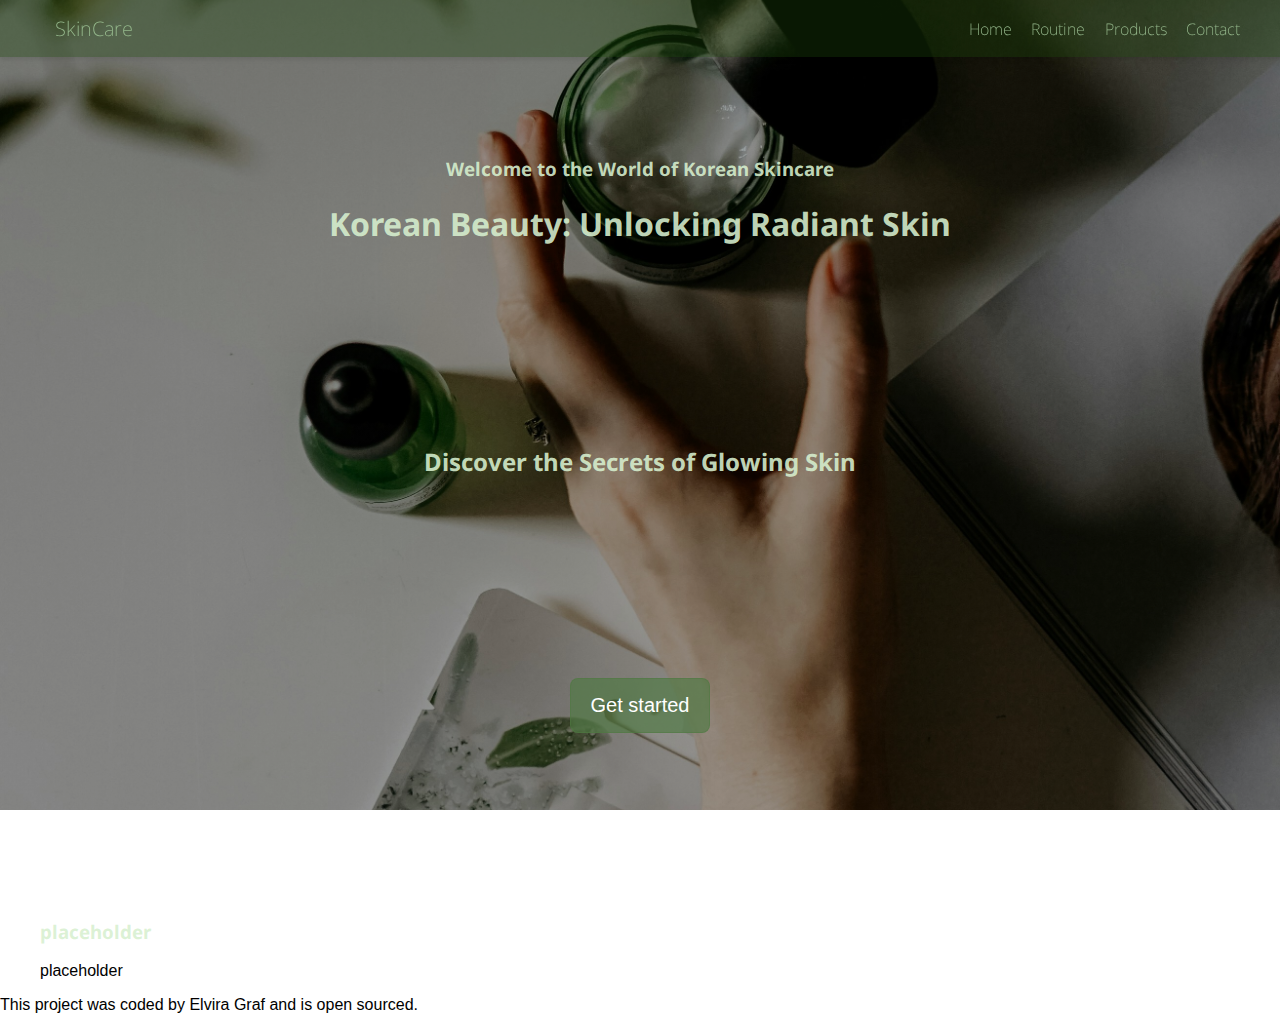
==== index.html @ af16d368 "Beginn of a new project" ====
<!DOCTYPE html>
<html lang="en">
  <head>
    <meta charset="UTF-8" />
    <meta name="viewport" content="width=device-width, initial-scale=1.0" />
    <title>Document</title>

    <link rel="preconnect" href="https://fonts.googleapis.com" />
    <link rel="preconnect" href="https://fonts.gstatic.com" crossorigin />
    <link
      href="https://fonts.googleapis.com/css2?family=Noto+Sans:ital,wght@0,100..900;1,100..900&family=Playfair+Display&family=Poppins:ital,wght@0,100;0,200;0,300;0,400;0,500;0,600;0,700;0,800;0,900;1,100;1,200;1,300;1,400;1,500;1,600;1,700;1,800;1,900&display=swap"
      rel="stylesheet"
    />
    <link rel="stylesheet" href="css/style.css" />
  </head>
  <body>
    <nav>
      <div class="container">
        <a href="#" class="navbar-brand">SkinCare</a>
        <div class="navbar-nav">
          <a href="#" class="nav-link">Home</a>
          <a href="#" class="nav-link">Routine</a>
          <a href="#" class="nav-link">Products</a>
          <a href="#" class="nav-link">Contact</a>
        </div>
      </div>
    </nav>
    <header>
      <div class="hero">
        <h3>Welcome to the World of Korean Skincare</h3>
        <h1>Korean Beauty: Unlocking Radiant Skin</h1>
        <h2>Discover the Secrets of Glowing Skin</h2>
        <button class="hero-btn">
          <a href="#container" class="link-button">Get started</a>
        </button>
      </div>
    </header>
    <main>
      <div class="container">
        <div class="row main-text">
          <div class="col">
            <h3>placeholder</h3>
            <p>placeholder</p>
          </div>
        </div>
      </div>
    </main>
    <footer>This project was coded by Elvira Graf and is open sourced.</footer>
  </body>
</html>
---- css/style.css ----
body {
  margin: 0;
  font-family: Arial, sans-serif;
}

nav {
  position: fixed;
  top: 0;
  left: 0;
  width: 100%;
  background-color: rgba(27, 68, 9, 0.349);
  padding: 15px;
  box-shadow: 0 2px 5px rgba(0, 0, 0, 0.1);
  z-index: 1000;
}

nav a {
  text-decoration: none;
  color: rgb(149, 184, 140);
  margin-right: 15px;
  font-size: 16px;
  font-family: "Noto Sans", sans-serif;
  font-weight: 222;
}

nav a:hover {
  color: rgba(79, 121, 66, 0.5);
}

.navbar-brand {
  font-size: 20px;
  display: flex;
  justify-content: flex-start;
  margin: auto 0;
}

.container {
  max-width: 1200px;
  margin: 0 auto;
  display: flex;
  justify-content: space-between;
  align-items: center;
}

header {
  margin: 0 auto;
  position: relative;
  height: 100vh; /* Anpassung auf volle Bildschirmhöhe */
  display: flex;
  flex-direction: column;
  justify-content: center;
  align-items: center;
  text-align: center;
}

header::before {
  content: "";
  position: absolute;
  top: 0;
  left: 0;
  width: 100%;
  height: 90vh;
  background-image: linear-gradient(rgba(0, 0, 0, 0.3), rgba(0, 0, 0, 0.3)),
    url(/images/skincare-hand.jpg);
  background-size: cover;
  background-position: center;
  background-attachment: fixed;
  z-index: -2;
}

h1,
h2,
h3 {
  font-family: "Noto Sans", sans-serif;
  text-align: center;
  color: rgba(215, 240, 207, 0.89);
}

.hero-btn {
  display: flex;
  justify-content: center;
  margin: 30px auto;
  padding: 15px 20px;
  border-radius: 8px;
  border: 1px solid rgba(79, 121, 66, 0.5);
  background: rgba(79, 121, 66, 0.651);
}

.hero-btn a {
  font-size: 20px;
  text-decoration: none;
  color: white;
}

.hero h2 {
  margin: 200px 100px;
}
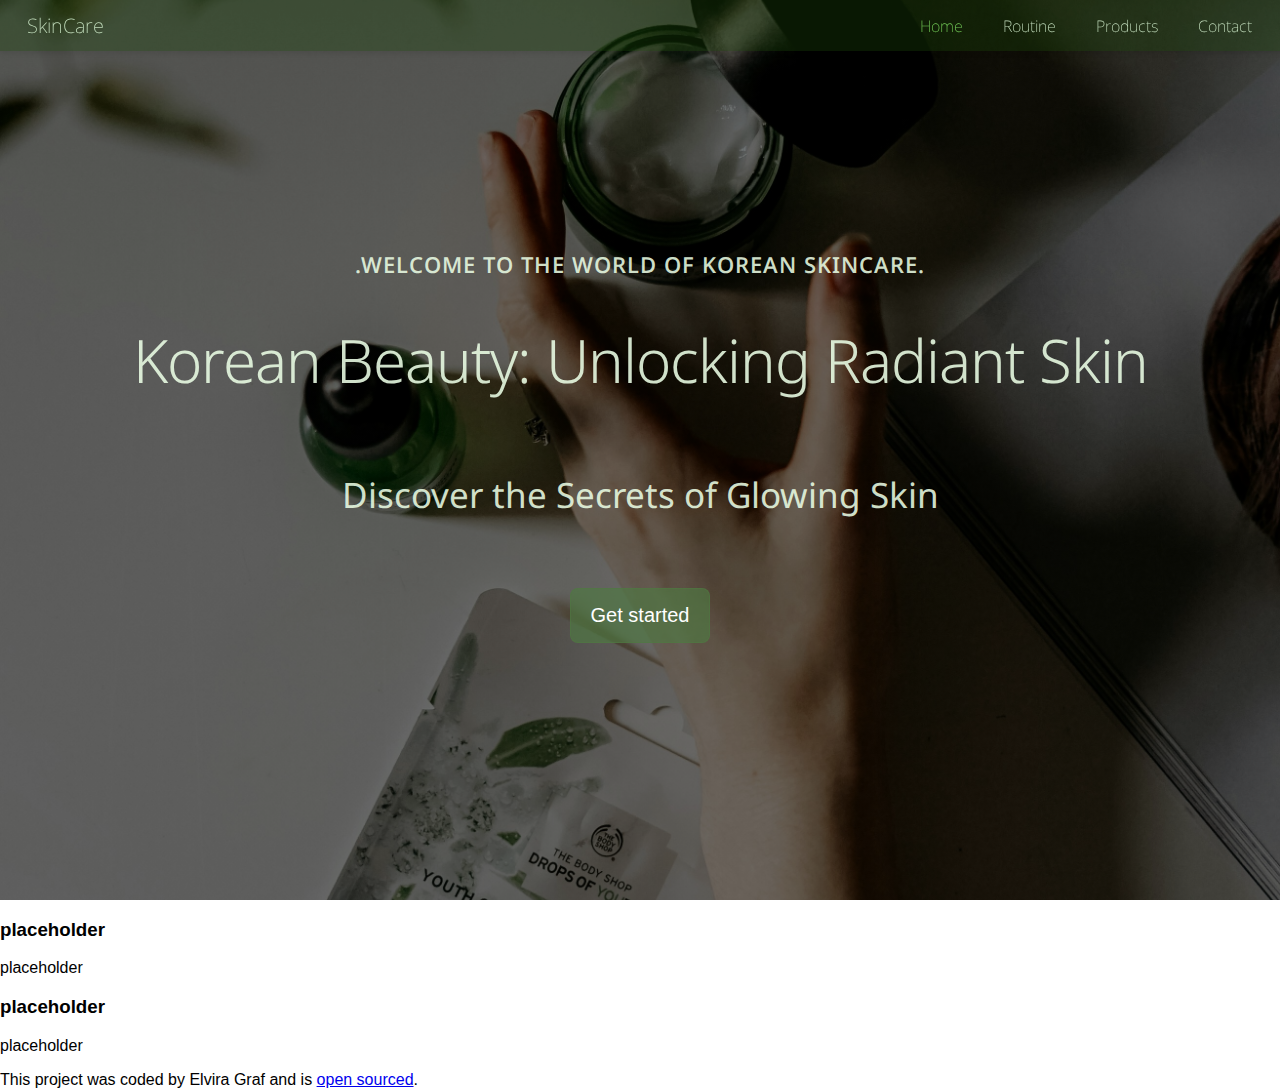
==== commit c9f42f46: "working on header and navbar" ====
--- a/index.html
+++ b/index.html
@@ -11,32 +11,42 @@
       href="https://fonts.googleapis.com/css2?family=Noto+Sans:ital,wght@0,100..900;1,100..900&family=Playfair+Display&family=Poppins:ital,wght@0,100;0,200;0,300;0,400;0,500;0,600;0,700;0,800;0,900;1,100;1,200;1,300;1,400;1,500;1,600;1,700;1,800;1,900&display=swap"
       rel="stylesheet"
     />
-    <link rel="stylesheet" href="css/style.css" />
+    <link rel="stylesheet" href="/css/style.css" />
   </head>
   <body>
     <nav>
-      <div class="container">
-        <a href="#" class="navbar-brand">SkinCare</a>
+      <div class="navbar">
+        <a href="./" class="navbar-brand">SkinCare</a>
         <div class="navbar-nav">
-          <a href="#" class="nav-link">Home</a>
-          <a href="#" class="nav-link">Routine</a>
-          <a href="#" class="nav-link">Products</a>
-          <a href="#" class="nav-link">Contact</a>
+          <ul class="nav-item">
+            <li><a class="nav-link active" href="index.html">Home</a></li>
+            <li><a class="nav-link" href="index.html#routine">Routine</a></li>
+            <li><a class="nav-link" href="products.html">Products</a></li>
+            <li><a class="nav-link" href="contact.html">Contact</a></li>
+          </ul>
         </div>
       </div>
     </nav>
     <header>
       <div class="hero">
-        <h3>Welcome to the World of Korean Skincare</h3>
+        <h3>.Welcome to the World of Korean Skincare.</h3>
         <h1>Korean Beauty: Unlocking Radiant Skin</h1>
         <h2>Discover the Secrets of Glowing Skin</h2>
         <button class="hero-btn">
-          <a href="#container" class="link-button">Get started</a>
+          <a href="index.html#intro" class="link-button">Get started</a>
         </button>
       </div>
     </header>
     <main>
-      <div class="container">
+      <div class="introduction-skincare" id="intro">
+        <div class="row main-text">
+          <div class="col">
+            <h3>placeholder</h3>
+            <p>placeholder</p>
+          </div>
+        </div>
+      </div>
+      <div class="routine-skincare" id="routine">
         <div class="row main-text">
           <div class="col">
             <h3>placeholder</h3>
@@ -45,6 +55,11 @@
         </div>
       </div>
     </main>
-    <footer>This project was coded by Elvira Graf and is open sourced.</footer>
+    <footer>
+      This project was coded by Elvira Graf and is
+      <a href="https://github.com/EllaShade/korean-skin-care" target="_blank"
+        >open sourced</a
+      >.
+    </footer>
   </body>
 </html>
--- a/css/style.css
+++ b/css/style.css
@@ -9,43 +9,52 @@
   left: 0;
   width: 100%;
   background-color: rgba(27, 68, 9, 0.349);
-  padding: 15px;
+  padding: 12px;
   box-shadow: 0 2px 5px rgba(0, 0, 0, 0.1);
   z-index: 1000;
 }
-
-nav a {
-  text-decoration: none;
-  color: rgb(149, 184, 140);
-  margin-right: 15px;
-  font-size: 16px;
-  font-family: "Noto Sans", sans-serif;
-  font-weight: 222;
-}
-
-nav a:hover {
-  color: rgba(79, 121, 66, 0.5);
-}
-
-.navbar-brand {
-  font-size: 20px;
-  display: flex;
-  justify-content: flex-start;
-  margin: auto 0;
-}
-
-.container {
-  max-width: 1200px;
-  margin: 0 auto;
+.navbar {
+  margin: 0;
   display: flex;
   justify-content: space-between;
   align-items: center;
+}
+.navbar-brand {
+  margin: 0 auto 0 15px;
+  font-size: 20px;
+  text-decoration: none;
+  color: rgb(194, 221, 188);
+  font-family: "Noto Sans", sans-serif;
+  font-weight: 200;
+}
+
+.nav-item {
+  list-style: none;
+  display: flex;
+  justify-content: flex-end;
+  margin: auto 20px;
+}
+
+.nav-link {
+  margin: 0 20px;
+  color: rgb(194, 221, 188);
+  text-decoration: none;
+  font-size: 16px;
+  font-family: "Noto Sans", sans-serif;
+  font-weight: 200;
+}
+.nav-link:hover {
+  color: rgba(127, 224, 97, 0.877);
+}
+
+.active {
+  color: rgba(127, 224, 97, 0.877);
 }
 
 header {
   margin: 0 auto;
   position: relative;
-  height: 100vh; /* Anpassung auf volle Bildschirmhöhe */
+  height: 100vh;
   display: flex;
   flex-direction: column;
   justify-content: center;
@@ -59,8 +68,8 @@
   top: 0;
   left: 0;
   width: 100%;
-  height: 90vh;
-  background-image: linear-gradient(rgba(0, 0, 0, 0.3), rgba(0, 0, 0, 0.3)),
+  height: 100vh;
+  background-image: linear-gradient(rgba(0, 0, 0, 0.5), rgba(0, 0, 0, 0.5)),
     url(/images/skincare-hand.jpg);
   background-size: cover;
   background-position: center;
@@ -68,12 +77,31 @@
   z-index: -2;
 }
 
-h1,
-h2,
-h3 {
+header h1,
+header h2,
+header h3 {
   font-family: "Noto Sans", sans-serif;
   text-align: center;
-  color: rgba(215, 240, 207, 0.89);
+  color: rgba(233, 252, 227, 0.89);
+}
+
+header h1 {
+  font-size: 60px;
+  font-weight: 300;
+  letter-spacing: -1px;
+}
+
+header h3 {
+  font-size: 22px;
+  font-weight: 550;
+  letter-spacing: 1px;
+  text-transform: uppercase;
+}
+
+header h2 {
+  font-size: 35px;
+  font-weight: 400;
+  margin: 70px 100px;
 }
 
 .hero-btn {
@@ -92,6 +120,29 @@
   color: white;
 }
 
-.hero h2 {
-  margin: 200px 100px;
+@media (max-width: 800px) {
+  .navbar-brand {
+    font-size: 18px;
+    margin-left: 5px;
+  }
+  .nav-link {
+    font-size: 14px;
+    font-weight: 300;
+    color: rgb(235, 250, 232);
+    margin: 0 6px;
+  }
+
+  header h3 {
+    margin: 140px 20px 30px 20px;
+    font-size: 16px;
+  }
+
+  header h1 {
+    font-size: 40px;
+  }
+
+  header h2 {
+    font-size: 22px;
+    margin: 40px 40px;
+  }
 }
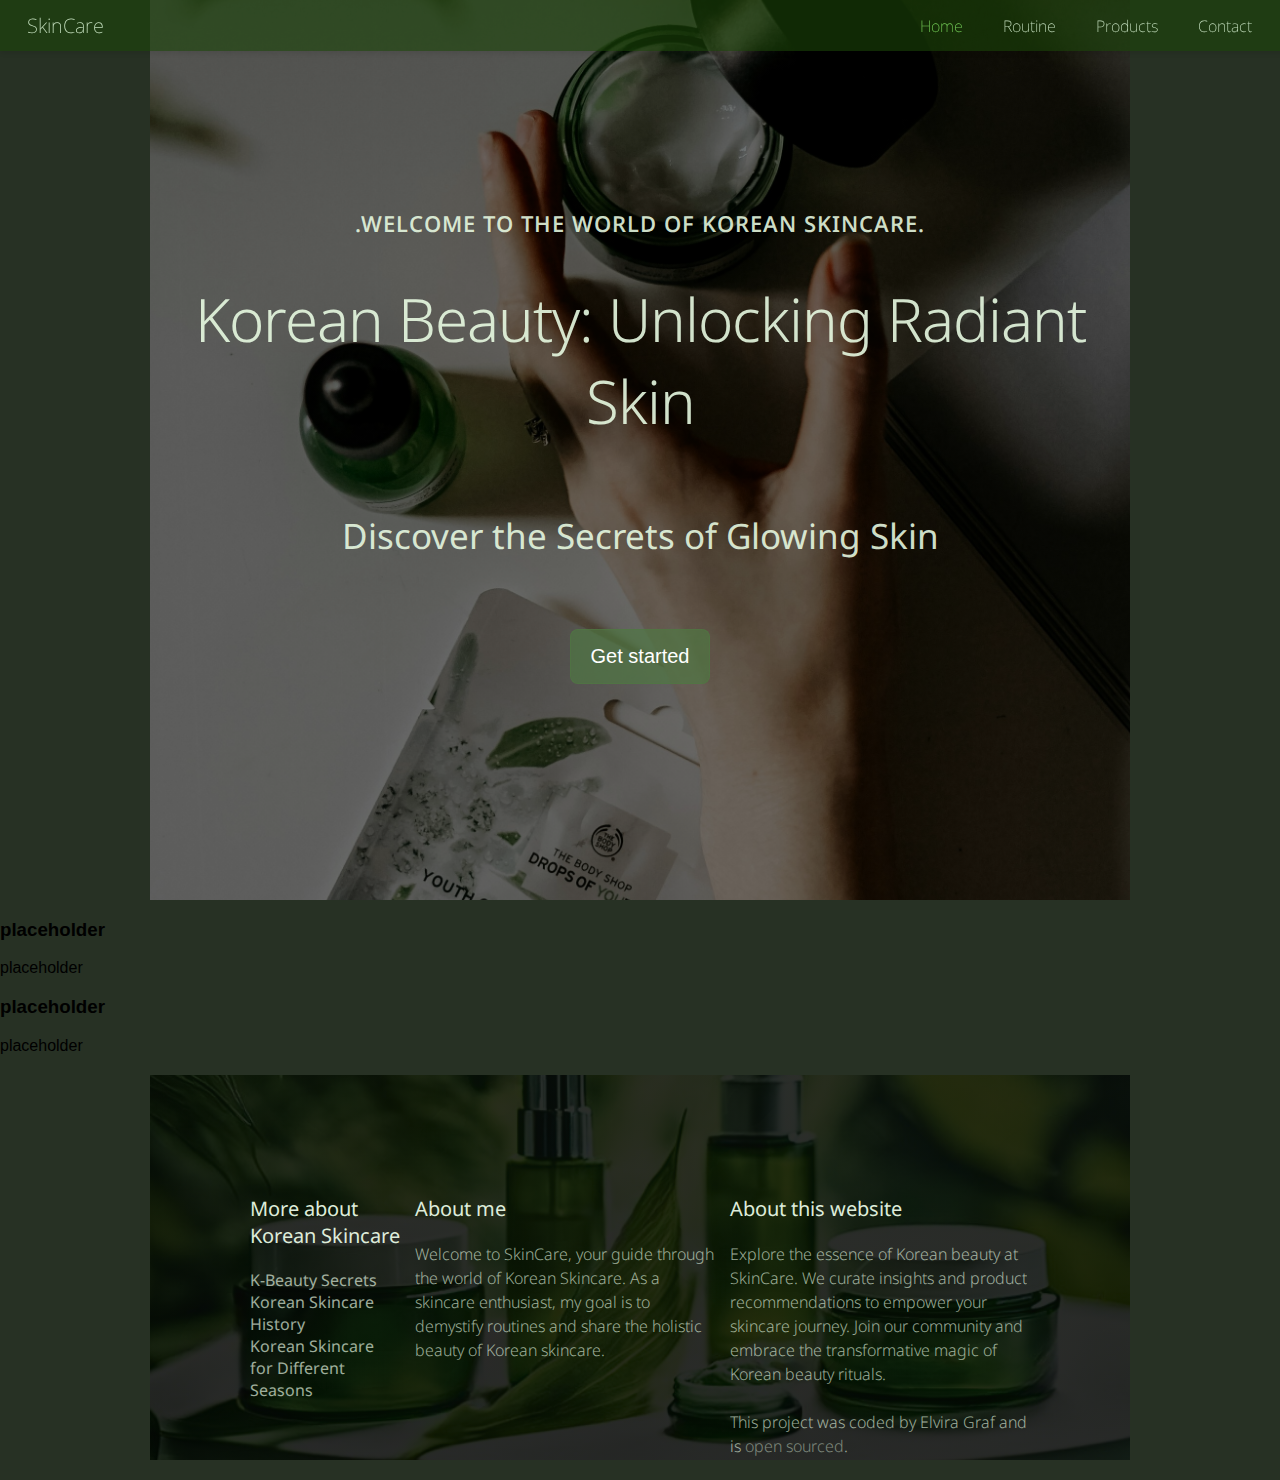
==== commit 5df5bf88: "Added the footer" ====
--- a/index.html
+++ b/index.html
@@ -56,10 +56,56 @@
       </div>
     </main>
     <footer>
-      This project was coded by Elvira Graf and is
-      <a href="https://github.com/EllaShade/korean-skin-care" target="_blank"
-        >open sourced</a
-      >.
+      <section class="grid">
+        <div>
+          <h3>More about Korean Skincare</h3>
+          <ul>
+            <li>
+              <a
+                href="https://www.byrdie.com/korean-beauty-secrets"
+                target="_blank"
+                >K-Beauty Secrets</a
+              >
+            </li>
+            <li>
+              <a
+                href="https://ohlolly.com/blogs/ohlolly-blog/the-history-of-k-beauty"
+                target="_blank"
+                >Korean Skincare History</a
+              >
+            </li>
+            <li>
+              <a
+                href="https://www.juuicosmetics.com/k-beauty-blog/korean-cosmetics-seasonal-skin-care-winter"
+                target="_blank"
+                >Korean Skincare for Different Seasons</a
+              >
+            </li>
+          </ul>
+        </div>
+        <div>
+          <h3>About me</h3>
+          <p>
+            Welcome to SkinCare, your guide through the world of Korean
+            Skincare. As a skincare enthusiast, my goal is to demystify routines
+            and share the holistic beauty of Korean skincare.
+          </p>
+        </div>
+        <div>
+          <h3>About this website</h3>
+          <p>
+            Explore the essence of Korean beauty at SkinCare. We curate insights
+            and product recommendations to empower your skincare journey. Join
+            our community and embrace the transformative magic of Korean beauty
+            rituals. <br /><br />This project was coded by Elvira Graf and is
+            <a
+              href="https://github.com/EllaShade/korean-skin-care"
+              target="_blank"
+              >open sourced</a
+            >.
+          </p>
+        </div>
+      </section>
     </footer>
   </body>
 </html>
--- a/css/style.css
+++ b/css/style.css
@@ -1,6 +1,7 @@
 body {
   margin: 0;
   font-family: Arial, sans-serif;
+  background: rgba(9, 20, 6, 0.877);
 }
 
 nav {
@@ -8,7 +9,7 @@
   top: 0;
   left: 0;
   width: 100%;
-  background-color: rgba(27, 68, 9, 0.349);
+  background-color: rgba(27, 68, 9, 0.603);
   padding: 12px;
   box-shadow: 0 2px 5px rgba(0, 0, 0, 0.1);
   z-index: 1000;
@@ -52,7 +53,7 @@
 }
 
 header {
-  margin: 0 auto;
+  margin: 0 150px;
   position: relative;
   height: 100vh;
   display: flex;
@@ -120,11 +121,75 @@
   color: white;
 }
 
+footer {
+  background-size: cover;
+  background-repeat: no-repeat;
+  background-position: center;
+  background-image: linear-gradient(rgba(7, 10, 5, 0.85), rgba(3, 5, 3, 0.85)),
+    url(/images/skincare-footer.png);
+  height: 25vh;
+  padding: 80px 0;
+  margin: 20px 150px;
+  position: relative;
+  font-family: "Noto Sans", sans-serif;
+  color: rgba(222, 236, 218, 1);
+}
+
+.grid {
+  margin: 20px 100px;
+  display: grid;
+  grid-template-columns: 1fr 2fr 2fr;
+  grid-gap: 15px;
+}
+
+footer h3 {
+  font-size: 20px;
+  font-weight: 400;
+}
+
+footer p {
+  font-size: 16px;
+  font-weight: 280;
+  line-height: 24px;
+  opacity: 0.7;
+}
+footer ul {
+  margin: 0;
+  padding: 0;
+}
+footer li {
+  list-style: none;
+  margin: 0;
+  padding: 0;
+}
+
+footer a {
+  color: rgba(222, 236, 218, 1);
+  text-decoration: none;
+  opacity: 0.7;
+}
+
+footer a:hover {
+  text-decoration: underline;
+}
+
 @media (max-width: 800px) {
+  nav {
+    position: relative;
+  }
+
+  .navbar {
+    margin: 0 10px;
+  }
+
   .navbar-brand {
     font-size: 18px;
     margin-left: 5px;
   }
+  .nav-item {
+    margin: auto 10px auto auto;
+  }
+
   .nav-link {
     font-size: 14px;
     font-weight: 300;
@@ -132,8 +197,12 @@
     margin: 0 6px;
   }
 
+  header {
+    margin: 0 30px;
+  }
+
   header h3 {
-    margin: 140px 20px 30px 20px;
+    margin: 100px 20px 30px 20px;
     font-size: 16px;
   }
 
@@ -145,4 +214,31 @@
     font-size: 22px;
     margin: 40px 40px;
   }
-}
+
+  footer {
+    background-image: linear-gradient(rgba(7, 10, 5, 0.9), rgba(3, 5, 3, 0.9)),
+      url(/images/skincare-footer.png);
+    height: 40vh;
+    padding: 80px 0;
+    margin: 5px 30px;
+    padding: 5px 10px 115px 10px;
+  }
+  .grid {
+    margin: 5px 6px;
+    display: grid;
+    grid-template-columns: 1fr;
+    grid-gap: 8px;
+  }
+
+  footer h3 {
+    font-size: 14px;
+    font-weight: 400;
+  }
+
+  footer p {
+    font-size: 12px;
+    font-weight: 280;
+    line-height: 17px;
+    opacity: 0.7;
+  }
+}
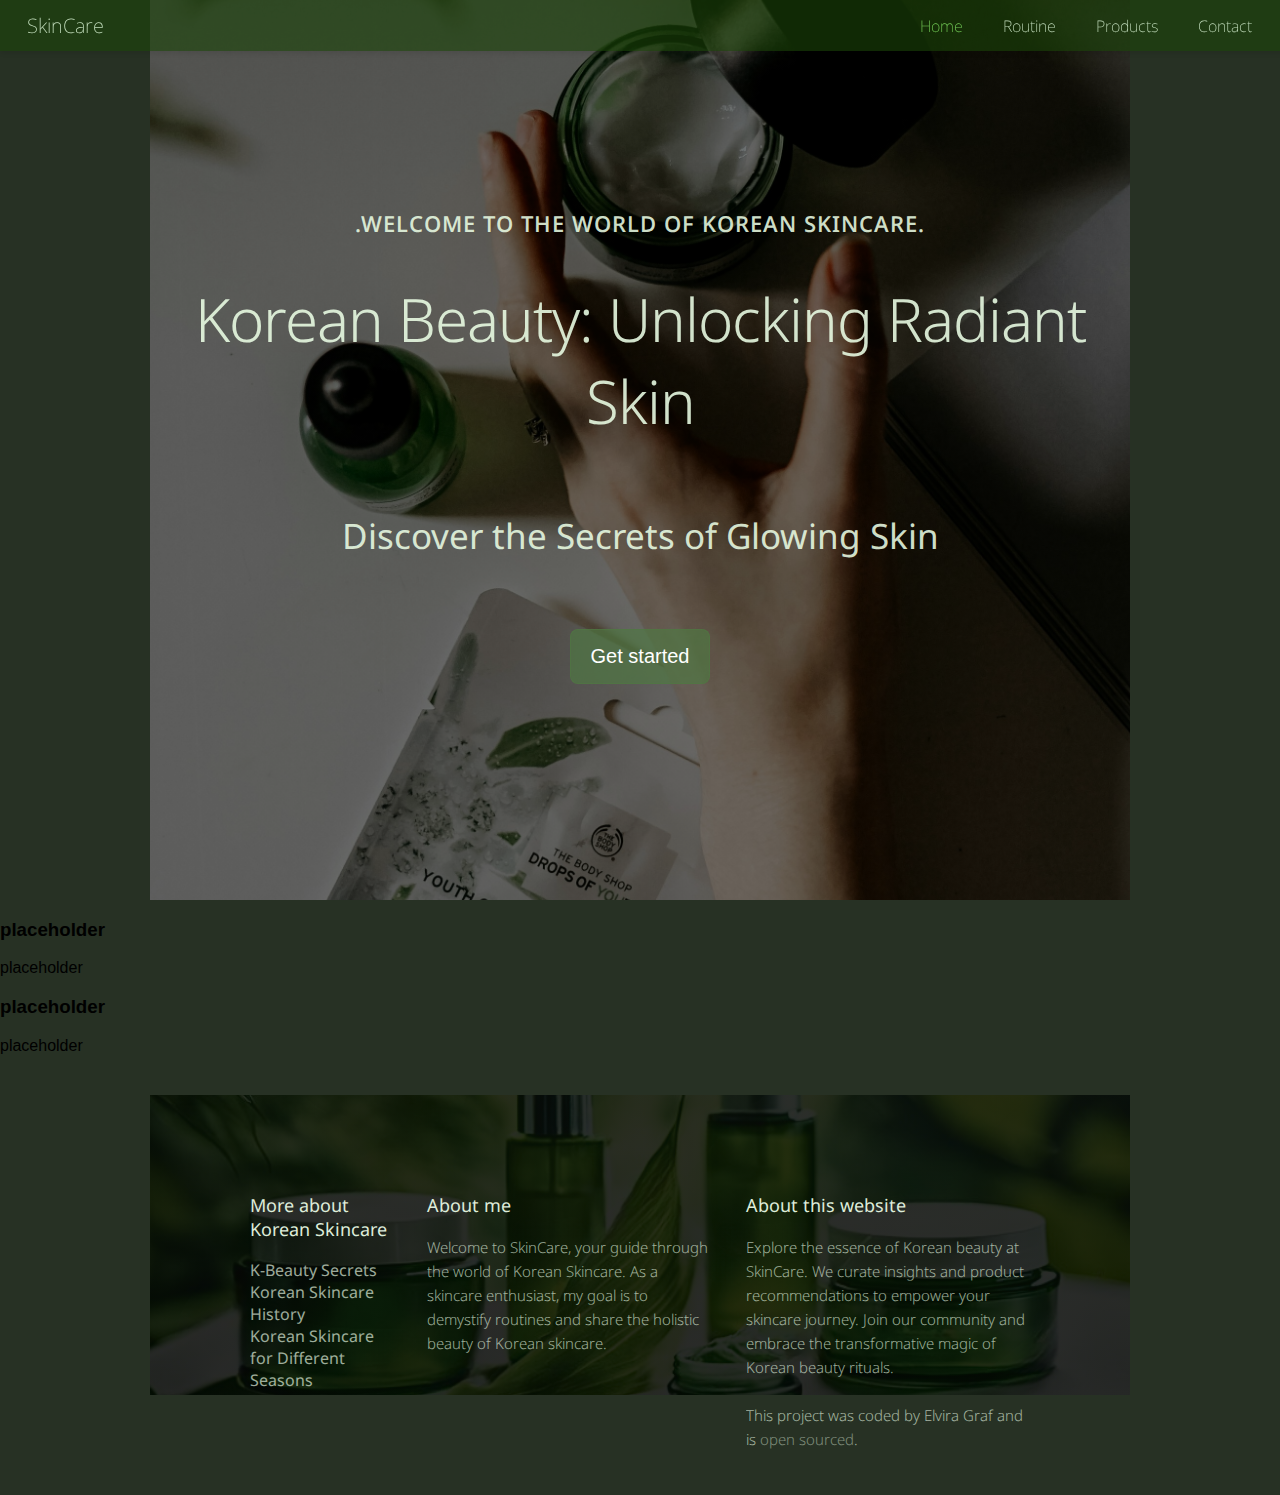
==== commit 3b9f1da2: "small corrections" ====
--- a/index.html
+++ b/index.html
@@ -11,7 +11,7 @@
       href="https://fonts.googleapis.com/css2?family=Noto+Sans:ital,wght@0,100..900;1,100..900&family=Playfair+Display&family=Poppins:ital,wght@0,100;0,200;0,300;0,400;0,500;0,600;0,700;0,800;0,900;1,100;1,200;1,300;1,400;1,500;1,600;1,700;1,800;1,900&display=swap"
       rel="stylesheet"
     />
-    <link rel="stylesheet" href="/css/style.css" />
+    <link rel="stylesheet" href="css/style.css" />
   </head>
   <body>
     <nav>
--- a/css/style.css
+++ b/css/style.css
@@ -127,9 +127,9 @@
   background-position: center;
   background-image: linear-gradient(rgba(7, 10, 5, 0.85), rgba(3, 5, 3, 0.85)),
     url(/images/skincare-footer.png);
-  height: 25vh;
-  padding: 80px 0;
-  margin: 20px 150px;
+  height: 20vh;
+  padding: 60px 0;
+  margin: 40px 150px 100px;
   position: relative;
   font-family: "Noto Sans", sans-serif;
   color: rgba(222, 236, 218, 1);
@@ -139,16 +139,16 @@
   margin: 20px 100px;
   display: grid;
   grid-template-columns: 1fr 2fr 2fr;
-  grid-gap: 15px;
+  grid-gap: 35px;
 }
 
 footer h3 {
-  font-size: 20px;
+  font-size: 18px;
   font-weight: 400;
 }
 
 footer p {
-  font-size: 16px;
+  font-size: 15px;
   font-weight: 280;
   line-height: 24px;
   opacity: 0.7;
@@ -174,6 +174,9 @@
 }
 
 @media (max-width: 800px) {
+  body {
+    margin-right: 0;
+  }
   nav {
     position: relative;
   }
@@ -198,9 +201,12 @@
   }
 
   header {
-    margin: 0 30px;
-  }
-
+    margin: 0 30px 0 30px;
+  }
+
+  header::before {
+    right: 0 !important;
+  }
   header h3 {
     margin: 100px 20px 30px 20px;
     font-size: 16px;
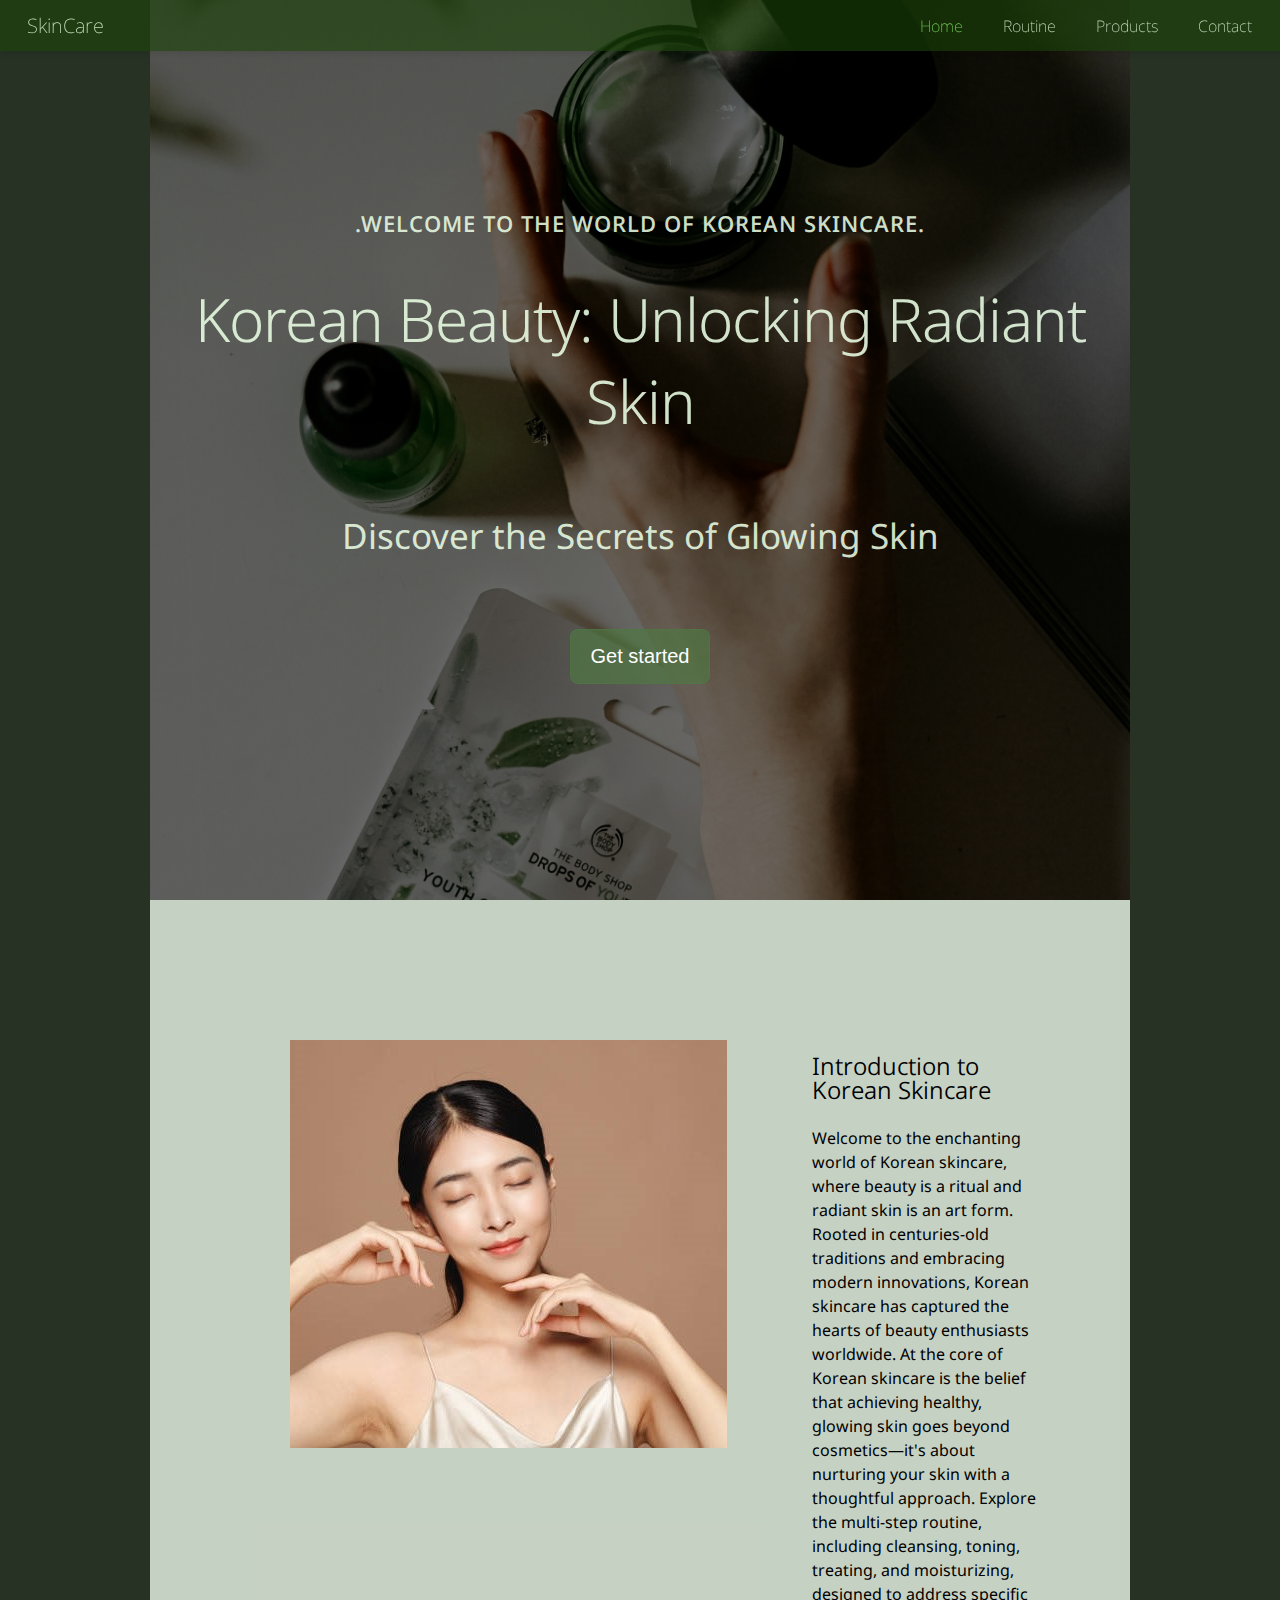
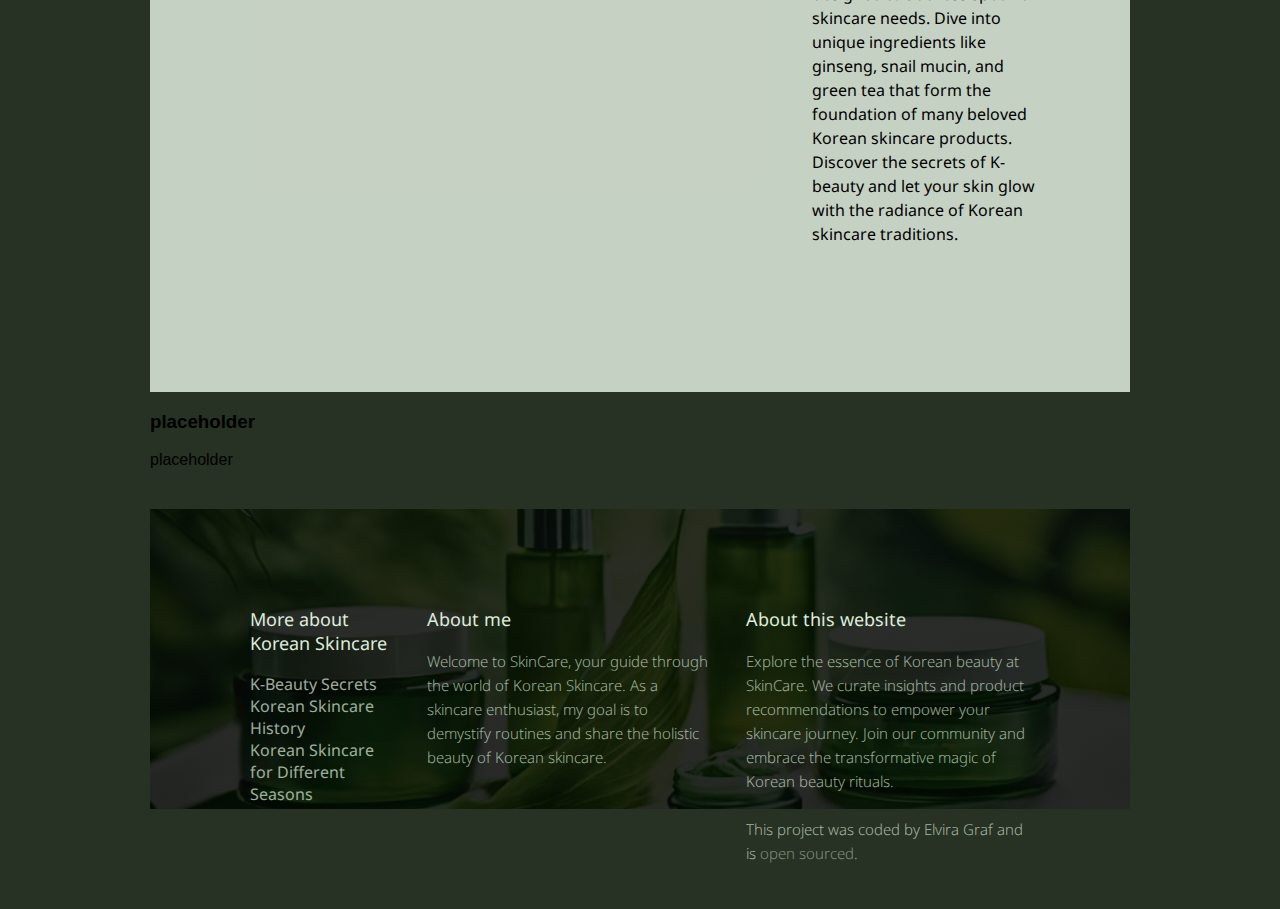
==== commit 117be360: "Adding the first section of main" ====
--- a/index.html
+++ b/index.html
@@ -37,24 +37,42 @@
         </button>
       </div>
     </header>
+
     <main>
-      <div class="introduction-skincare" id="intro">
-        <div class="row main-text">
-          <div class="col">
-            <h3>placeholder</h3>
-            <p>placeholder</p>
+      <section class="introduction-skincare grid grid-2-columns" id="intro">
+        <div class="col">
+          <img src="images/skincare-woman-main.jpg" alt="woman-with-glasskin" />
+        </div>
+        <div class="col">
+          <h3>Introduction to Korean Skincare</h3>
+          <p>
+            Welcome to the enchanting world of Korean skincare, where beauty is
+            a ritual and radiant skin is an art form. Rooted in centuries-old
+            traditions and embracing modern innovations, Korean skincare has
+            captured the hearts of beauty enthusiasts worldwide. At the core of
+            Korean skincare is the belief that achieving healthy, glowing skin
+            goes beyond cosmetics—it's about nurturing your skin with a
+            thoughtful approach. Explore the multi-step routine, including
+            cleansing, toning, treating, and moisturizing, designed to address
+            specific skincare needs. Dive into unique ingredients like ginseng,
+            snail mucin, and green tea that form the foundation of many beloved
+            Korean skincare products. Discover the secrets of K-beauty and let
+            your skin glow with the radiance of Korean skincare traditions.
+          </p>
+        </div>
+      </section>
+      <section>
+        <div class="routine-skincare" id="routine">
+          <div class="row main-text">
+            <div class="col">
+              <h3>placeholder</h3>
+              <p>placeholder</p>
+            </div>
           </div>
         </div>
-      </div>
-      <div class="routine-skincare" id="routine">
-        <div class="row main-text">
-          <div class="col">
-            <h3>placeholder</h3>
-            <p>placeholder</p>
-          </div>
-        </div>
-      </div>
+      </section>
     </main>
+
     <footer>
       <section class="grid">
         <div>
--- a/css/style.css
+++ b/css/style.css
@@ -50,6 +50,11 @@
 
 .active {
   color: rgba(127, 224, 97, 0.877);
+}
+
+section {
+  max-width: 1200px;
+  margin: 0 auto;
 }
 
 header {
@@ -121,6 +126,32 @@
   color: white;
 }
 
+main {
+  margin: 0 150px;
+}
+
+.introduction-skincare {
+  background-color: rgba(223, 235, 220, 0.863);
+  padding: 130px 90px;
+  margin: auto;
+  font-family: "Noto Sans", sans-serif;
+}
+
+.introduction-skincare img {
+  margin: 10px 50px;
+}
+
+.introduction-skincare h3 {
+  font-size: 24px;
+  font-weight: 350;
+  line-height: 24px;
+}
+
+.introduction-skincare p {
+  font-size: 16px;
+  line-height: 1.5;
+}
+
 footer {
   background-size: cover;
   background-repeat: no-repeat;
@@ -134,12 +165,16 @@
   font-family: "Noto Sans", sans-serif;
   color: rgba(222, 236, 218, 1);
 }
-
+footer .grid {
+  margin: 20px 100px;
+}
 .grid {
-  margin: 20px 100px;
   display: grid;
   grid-template-columns: 1fr 2fr 2fr;
   grid-gap: 35px;
+}
+.grid-2-columns {
+  grid-template-columns: 1fr 1fr;
 }
 
 footer h3 {
@@ -208,8 +243,8 @@
     right: 0 !important;
   }
   header h3 {
-    margin: 100px 20px 30px 20px;
-    font-size: 16px;
+    margin: 70px 20px 30px 20px;
+    font-size: 12px;
   }
 
   header h1 {
@@ -219,6 +254,35 @@
   header h2 {
     font-size: 22px;
     margin: 40px 40px;
+  }
+
+  main {
+    margin: 0 30px;
+  }
+
+  .introduction-skincare {
+    padding: 10px 15px;
+    margin: auto;
+  }
+
+  .introduction-skincare img {
+    width: 200px;
+    margin: 10px 50px;
+  }
+
+  .introduction-skincare h3 {
+    font-size: 16px;
+    font-weight: 350;
+    line-height: 24px;
+  }
+
+  .introduction-skincare p {
+    font-size: 14px;
+    line-height: 1.5;
+  }
+  .grid-2-columns {
+    grid-template-columns: 1fr;
+    grid-gap: 10px;
   }
 
   footer {
@@ -229,7 +293,7 @@
     margin: 5px 30px;
     padding: 5px 10px 115px 10px;
   }
-  .grid {
+  footer .grid {
     margin: 5px 6px;
     display: grid;
     grid-template-columns: 1fr;
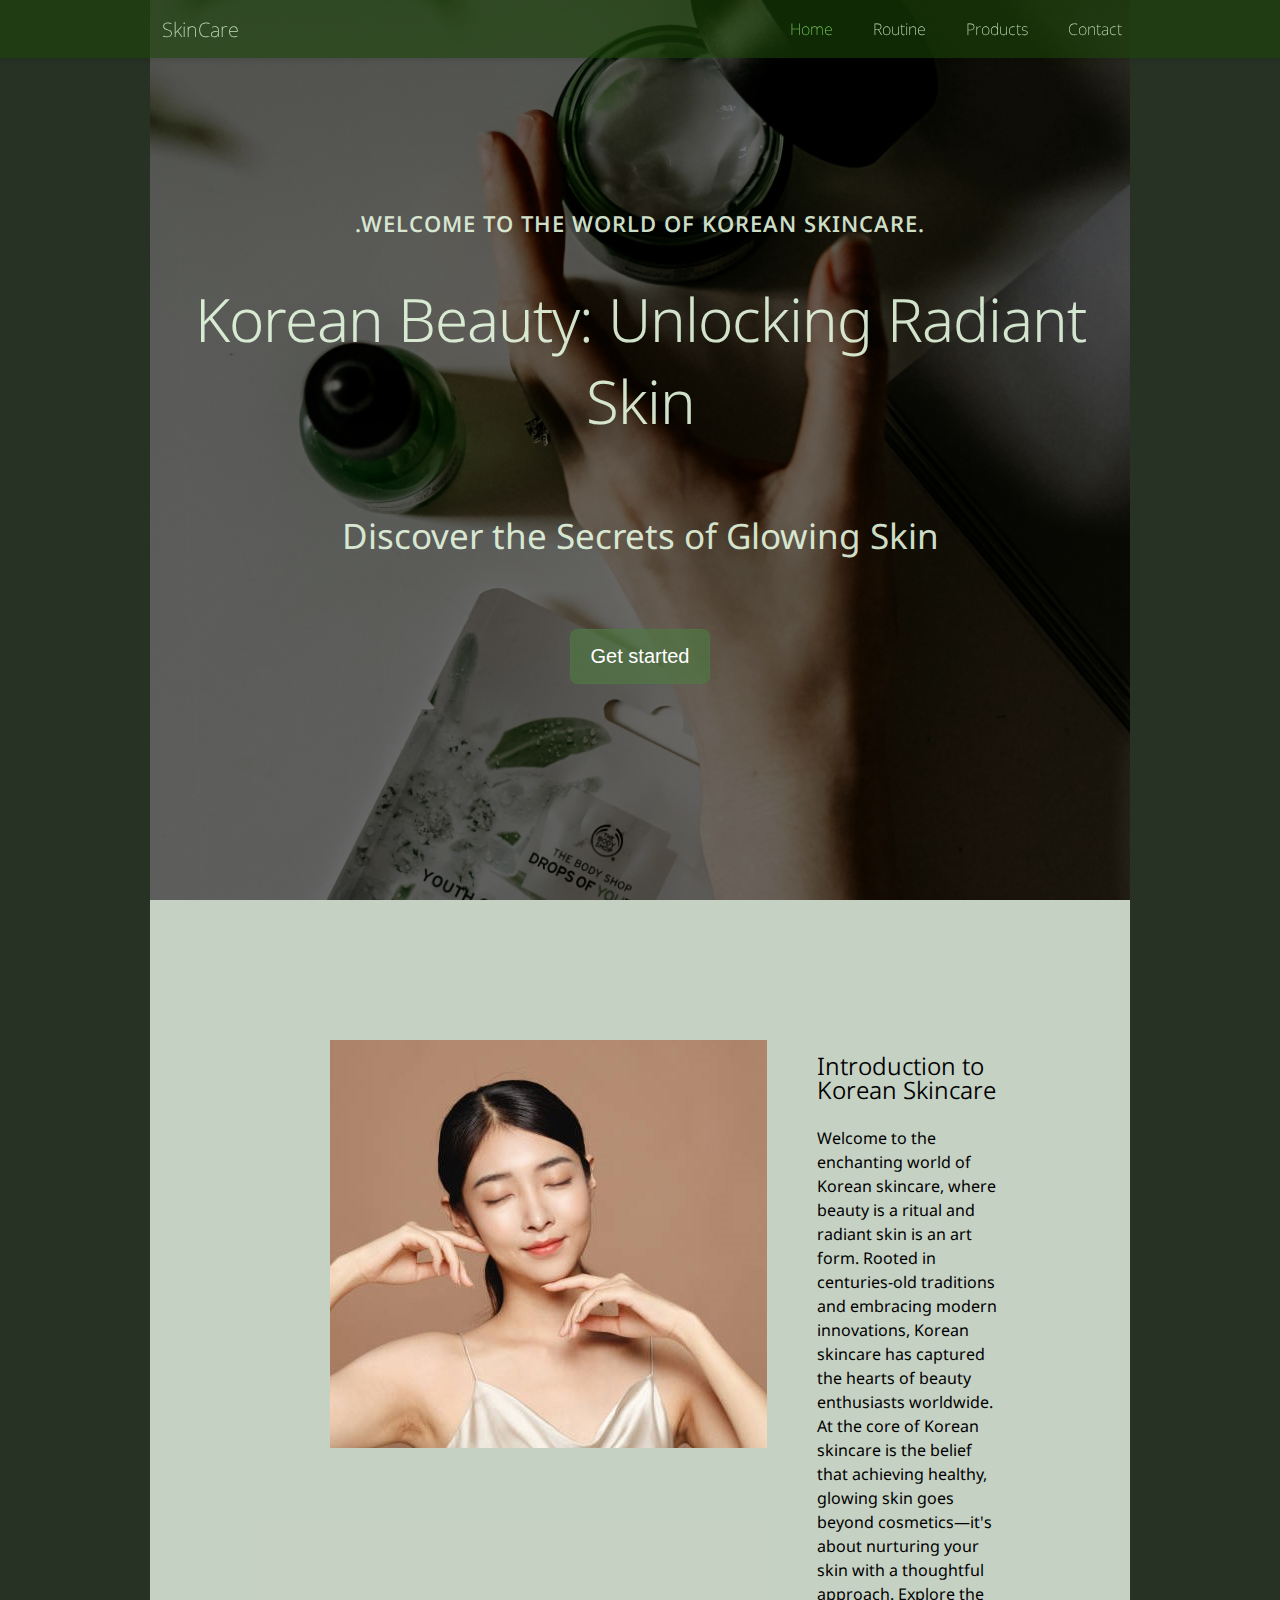
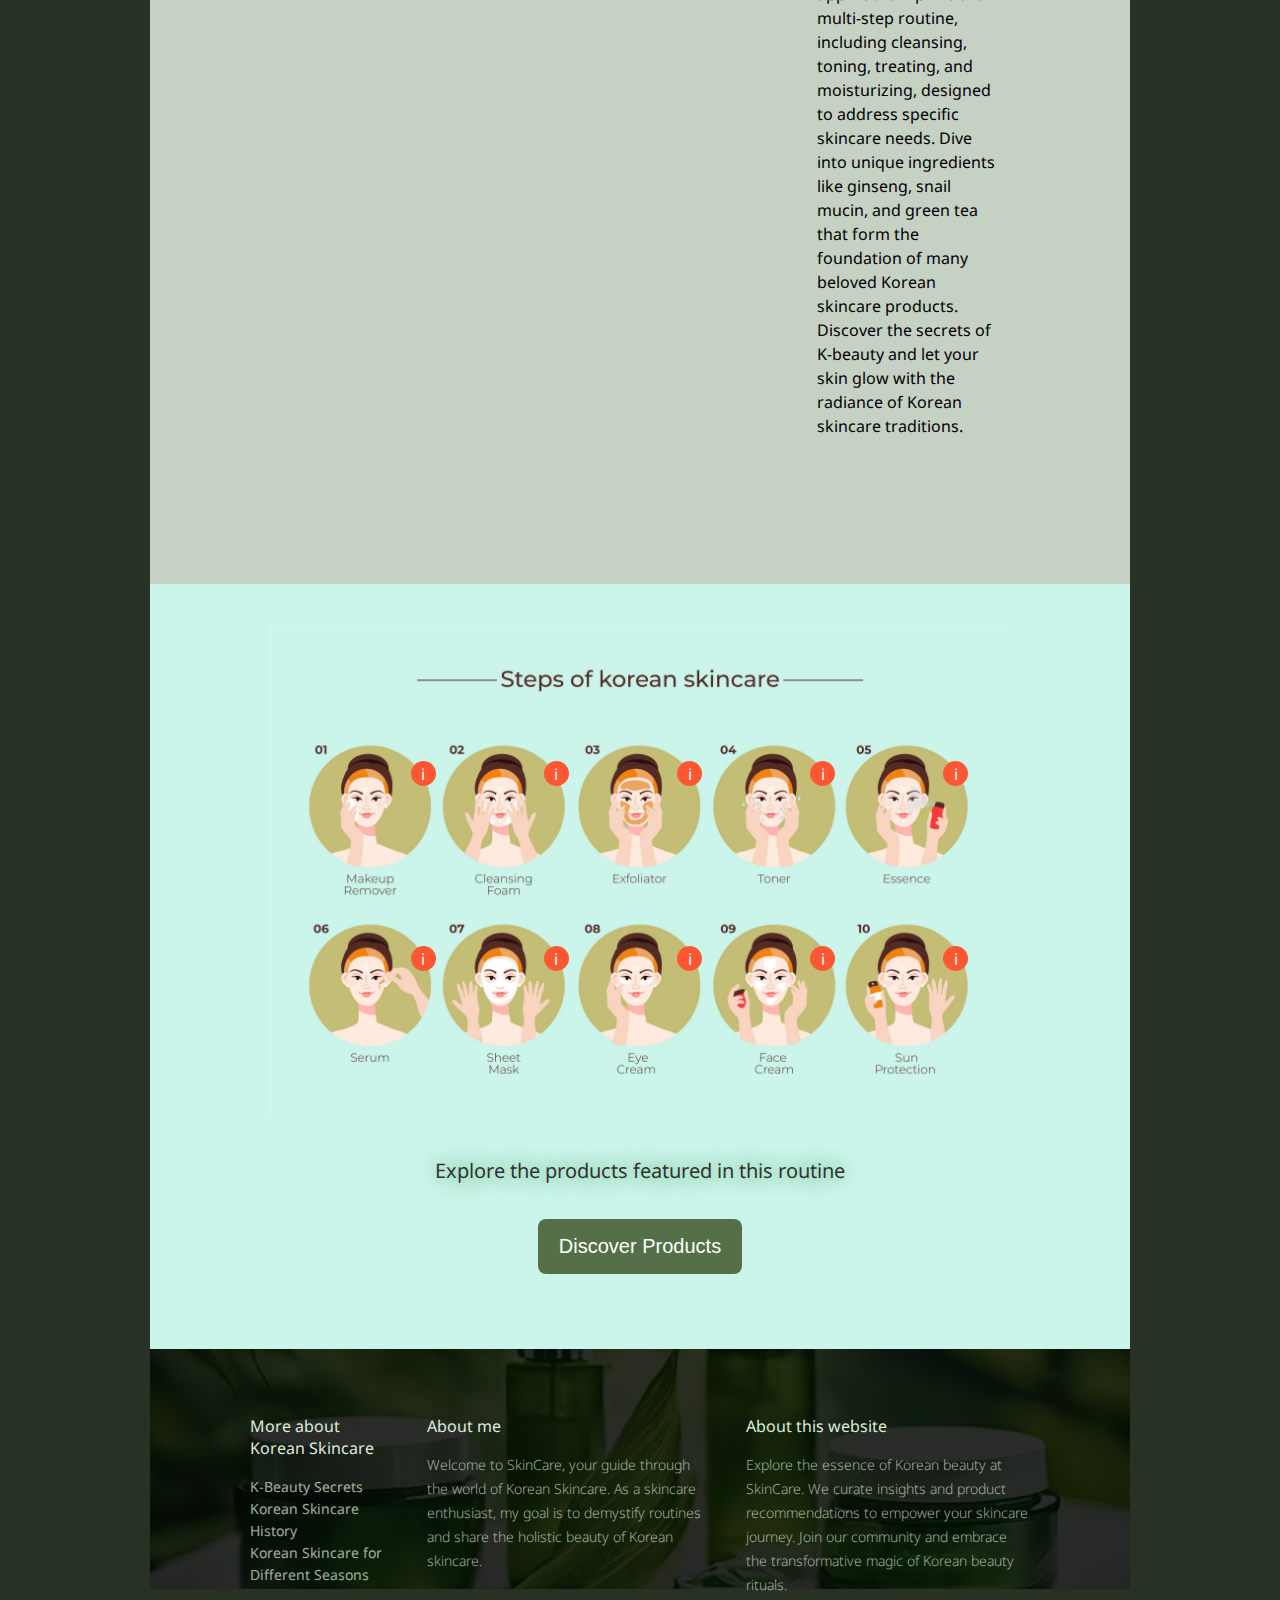
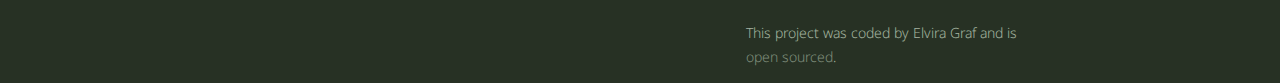
==== commit 5f176fd3: "Adding a new section and working on the hotstops" ====
--- a/index.html
+++ b/index.html
@@ -39,7 +39,7 @@
     </header>
 
     <main>
-      <section class="introduction-skincare grid grid-2-columns" id="intro">
+      <section class="introduction-skincare grid-2-columns" id="intro">
         <div class="col">
           <img src="images/skincare-woman-main.jpg" alt="woman-with-glasskin" />
         </div>
@@ -61,13 +61,131 @@
           </p>
         </div>
       </section>
-      <section>
-        <div class="routine-skincare" id="routine">
-          <div class="row main-text">
-            <div class="col">
-              <h3>placeholder</h3>
-              <p>placeholder</p>
-            </div>
+      <section class="routine-skincare" id="routine">
+        <div class="routine-image">
+          <img src="images/Routine.jpg" alt="Korean-skincare-routine" />
+          <div class="hotspot" id="step1"></div>
+          <div class="tooltip">
+            <h3>Step 1: Makeup Remover</h3>
+            <p>
+              For effective makeup removal, it's best to use a balm and
+              definitely not a wet wipe. There are many examples available on
+              our product page.
+            </p>
+          </div>
+
+          <div class="hotspot" id="step2"></div>
+          <div class="tooltip">
+            <h3>Step 2: Cleansing Foam</h3>
+            <p>
+              Following the motto "double is always better," it's recommended to
+              use a water-based cleanser after removing makeup. There are
+              various examples available on our product page.
+            </p>
+          </div>
+
+          <div class="hotspot" id="step3"></div>
+          <div class="tooltip">
+            <h3>Step 3: Exfoliator</h3>
+            <p>
+              Not every day, but regularly, it's recommended to exfoliate the
+              face, neck, and décolleté so that the top layer of the epidermis
+              can function, and old skin cells are removed. This allows for
+              healthier skin regeneration.
+            </p>
+          </div>
+
+          <div class="hotspot" id="step4"></div>
+          <div class="tooltip">
+            <h3>Step 4: Toner</h3>
+            <p>
+              Toner is a crucial step in skincare, helping to balance the skin's
+              pH levels and prepare it for subsequent products. It also removes
+              any remaining impurities and ensures better absorption of the
+              following skincare steps.
+            </p>
+          </div>
+
+          <div class="hotspot" id="step5"></div>
+          <div class="tooltip">
+            <h3>Step 5: Essence</h3>
+            <p>
+              Essence is a concentrated formula designed to hydrate and nourish
+              the skin deeply. It often contains active ingredients that target
+              specific skin concerns, promoting overall skin health and
+              vitality.
+            </p>
+          </div>
+
+          <div class="hotspot" id="step6"></div>
+          <div class="tooltip">
+            <h3>Step 6: Serum</h3>
+            <p>
+              Serum is a potent treatment with a high concentration of active
+              ingredients. It addresses specific skin concerns such as fine
+              lines, wrinkles, and pigmentation. Incorporating a serum into your
+              routine can enhance the overall effectiveness of your skincare
+              regimen.
+            </p>
+          </div>
+
+          <div class="hotspot" id="step7"></div>
+          <div class="tooltip">
+            <h3>Step 7: Sheet Mask</h3>
+            <p>
+              Sheet masks are infused with concentrated essences and designed to
+              provide intense hydration and nourishment. They offer a pampering
+              and relaxing experience while addressing various skin concerns.
+              Using a sheet mask regularly can contribute to a radiant and
+              revitalized complexion.
+            </p>
+          </div>
+
+          <div class="hotspot" id="step8"></div>
+          <div class="tooltip">
+            <h3>Step 8: Eye Cream</h3>
+            <p>
+              Eye creams are specially formulated to address the delicate skin
+              around the eyes. They target concerns such as dark circles,
+              puffiness, and fine lines. Gently apply a small amount of eye
+              cream using your ring finger, tapping it along the orbital bone.
+              Incorporating an eye cream into your routine can help maintain a
+              youthful and refreshed eye area.
+            </p>
+          </div>
+
+          <div class="hotspot" id="step9"></div>
+          <div class="tooltip">
+            <h3>Step 9: Face Cream</h3>
+            <p>
+              Face creams are essential for providing hydration and locking in
+              moisture. Choose a cream suitable for your skin type and concerns.
+              Apply it evenly to your face and neck, massaging gently in upward
+              motions. Daily use of a face cream helps maintain skin elasticity
+              and provides a protective barrier against environmental stressors.
+            </p>
+          </div>
+
+          <div class="hotspot" id="step10"></div>
+          <div class="tooltip">
+            <h3>Step 10: Sun Protection</h3>
+            <p>
+              Sun protection is a crucial final step in your skincare routine.
+              Apply a broad-spectrum sunscreen with an SPF suitable for your
+              skin type. Sunscreen helps protect your skin from harmful UV rays,
+              preventing sun damage, premature aging, and reducing the risk of
+              skin cancer. Make it a daily habit to apply sunscreen, even on
+              cloudy days, and reapply as needed, especially if you're spending
+              extended time outdoors.
+            </p>
+          </div>
+          <div class="routine-text">
+            <p>Explore the products featured in this routine</p>
+            <button class="hero-btn">
+              <a href="products.html" class="link-button" target="_blank"
+                >Discover Products</a
+              >
+            </button>
           </div>
         </div>
       </section>
--- a/css/style.css
+++ b/css/style.css
@@ -1,4 +1,4 @@
-body {
+/**body {
   margin: 0;
   font-family: Arial, sans-serif;
   background: rgba(9, 20, 6, 0.877);
@@ -132,8 +132,8 @@
 
 .introduction-skincare {
   background-color: rgba(223, 235, 220, 0.863);
-  padding: 130px 90px;
-  margin: auto;
+  padding: 130px 120px;
+  margin: 0;
   font-family: "Noto Sans", sans-serif;
 }
 
@@ -150,6 +150,75 @@
 .introduction-skincare p {
   font-size: 16px;
   line-height: 1.5;
+}
+
+.hotspot {
+  position: absolute;
+  width: 20px;
+  height: 20px;
+  background-color: #ff5733;
+  border-radius: 50%;
+  cursor: pointer;
+}
+
+#step1 {
+  top: 30%;
+  left: 20%;
+}
+
+#step2 {
+  top: 60%;
+  left: 50%;
+}
+
+#step3 {
+  top: 40%;
+  left: 80%;
+}
+
+.tooltip {
+  position: absolute;
+  background-color: #333;
+  color: white;
+  padding: 5px;
+  border-radius: 5px;
+  display: none;
+  top: -30px;
+}
+.hotspot:hover + .tooltip {
+  display: block;
+}
+
+section {
+  display: flex;
+  justify-content: center;
+  padding: auto 120px;
+}
+.routine-skincare {
+  background-color: #cbf5eb;
+  margin: 0;
+  margin-right: 0;
+
+  padding: 20px 100px;
+}
+.routine-image {
+  position: relative;
+  display: inline-block;
+}
+.routine-skincare img {
+  width: 850px;
+}
+
+.routine-skincare {
+  background-color: #cbf5eb;
+  margin: 0;
+  margin-right: 0;
+  display: flex;
+  justify-content: center;
+  padding: 20px 100px;
+}
+.routine-skincare img {
+  width: 850px;
 }
 
 footer {
@@ -207,6 +276,352 @@
 footer a:hover {
   text-decoration: underline;
 }
+*/
+
+body {
+  margin: 0;
+  font-family: "Noto Sans", sans-serif;
+  background: rgba(9, 20, 6, 0.877);
+}
+
+nav {
+  position: fixed;
+  top: 0;
+  left: 0;
+  width: 100%;
+  background-color: rgba(27, 68, 9, 0.603);
+  padding: 2px 12px;
+  box-shadow: 0 2px 5px rgba(0, 0, 0, 0.1);
+  z-index: 1000;
+}
+
+.navbar {
+  display: flex;
+  justify-content: space-between;
+  align-items: center;
+  margin: 0 150px;
+}
+
+.navbar-brand {
+  font-size: 20px;
+  text-decoration: none;
+  color: rgb(194, 221, 188);
+  font-family: "Noto Sans", sans-serif;
+  font-weight: 200;
+}
+
+.nav-item {
+  list-style: none;
+  display: flex;
+}
+
+.nav-link {
+  margin: 0 20px;
+  color: rgb(194, 221, 188);
+  text-decoration: none;
+  font-size: 16px;
+  font-family: "Noto Sans", sans-serif;
+  font-weight: 200;
+  opacity: 1;
+}
+
+.nav-link:hover {
+  color: rgba(127, 224, 97, 0.877);
+}
+
+.active {
+  color: rgba(127, 224, 97, 0.877);
+}
+
+section {
+  max-width: 1200px;
+  margin: 0 auto;
+}
+
+header {
+  margin: 0 150px;
+  position: relative;
+  height: 100vh;
+  display: flex;
+  flex-direction: column;
+  justify-content: center;
+  align-items: center;
+  text-align: center;
+}
+
+header::before {
+  content: "";
+  position: absolute;
+  top: 0;
+  left: 0;
+  width: 100%;
+  height: 100vh;
+  background-image: linear-gradient(rgba(0, 0, 0, 0.5), rgba(0, 0, 0, 0.5)),
+    url(/images/skincare-hand.jpg);
+  background-size: cover;
+  background-position: center;
+  background-attachment: fixed;
+  z-index: -2;
+}
+
+header h1,
+header h2,
+header h3 {
+  font-family: "Noto Sans", sans-serif;
+  text-align: center;
+  color: rgba(233, 252, 227, 0.89);
+}
+
+header h1 {
+  font-size: 60px;
+  font-weight: 300;
+  letter-spacing: -1px;
+}
+
+header h3 {
+  font-size: 22px;
+  font-weight: 550;
+  letter-spacing: 1px;
+  text-transform: uppercase;
+}
+
+header h2 {
+  font-size: 35px;
+  font-weight: 400;
+  margin: 70px 100px;
+}
+
+.hero-btn {
+  display: flex;
+  justify-content: center;
+  margin: 30px auto;
+  padding: 15px 20px;
+  border-radius: 8px;
+  border: 1px solid rgba(79, 121, 66, 0.5);
+  background: rgba(79, 121, 66, 0.651);
+}
+
+.hero-btn a {
+  font-size: 20px;
+  text-decoration: none;
+  color: white;
+}
+
+main {
+  margin: 0 150px;
+}
+
+.introduction-skincare {
+  background-color: rgba(223, 235, 220, 0.863);
+  padding: 130px 130px;
+  margin: 0;
+  font-family: "Noto Sans", sans-serif;
+}
+
+.introduction-skincare img {
+  margin: 10px 50px;
+}
+
+.introduction-skincare h3 {
+  font-size: 24px;
+  font-weight: 350;
+  line-height: 24px;
+}
+
+.introduction-skincare p {
+  font-size: 16px;
+  line-height: 1.5;
+}
+
+.hotspot {
+  position: absolute;
+  width: 25px;
+  height: 25px;
+  background-color: #ff5733;
+  border-radius: 50%;
+  cursor: pointer;
+  display: flex;
+  align-items: center;
+  justify-content: center;
+  color: white;
+  font-size: 16px;
+  animation: glow 1.5s infinite;
+}
+
+.hotspot::before {
+  content: "i";
+}
+
+@keyframes glow {
+  0% {
+    box-shadow: 0 0 10px 5px rgba(255, 87, 51, 0.7);
+  }
+  50% {
+    box-shadow: 0 0 20px 10px rgba(255, 87, 51, 0.5);
+  }
+  100% {
+    box-shadow: 0 0 10px 5px rgba(255, 87, 51, 0.7);
+  }
+}
+
+#step1 {
+  top: 20%;
+  left: 19%;
+}
+
+#step2 {
+  top: 20%;
+  left: 37%;
+}
+
+#step3 {
+  top: 20%;
+  left: 55%;
+}
+
+#step4 {
+  top: 20%;
+  left: 73%;
+}
+
+#step5 {
+  top: 20%;
+  left: 91%;
+}
+
+#step6 {
+  top: 47%;
+  left: 19%;
+}
+
+#step7 {
+  top: 47%;
+  left: 37%;
+}
+
+#step8 {
+  top: 47%;
+  left: 55%;
+}
+
+#step9 {
+  top: 47%;
+  left: 73%;
+}
+
+#step10 {
+  top: 47%;
+  left: 91%;
+}
+
+.tooltip {
+  position: absolute;
+  background-color: rgba(79, 121, 66, 1);
+  color: white;
+  padding: 15px;
+  border-radius: 5px;
+  display: none;
+  top: -30px;
+  left: 10px;
+}
+
+.hotspot:hover + .tooltip {
+  display: block;
+}
+
+.routine-skincare {
+  background-color: #cbf5eb;
+  margin: 0;
+  padding: 40px 120px;
+  display: flex;
+  justify-content: center;
+}
+
+.routine-image {
+  position: relative;
+  display: inline-block;
+}
+
+.routine-skincare img {
+  width: 100%;
+  max-width: 850px;
+}
+
+.routine-text {
+  margin-top: 35px;
+  text-align: center;
+}
+
+.routine-text p {
+  font-size: 20px;
+  color: #333;
+  text-shadow: 0 0 20px rgba(7, 131, 24, 0.7);
+}
+
+.routine-text button {
+  margin: 35px auto;
+  background-color: #556f48;
+}
+
+footer {
+  background-size: cover;
+  background-repeat: no-repeat;
+  background-position: center;
+  background-image: linear-gradient(rgba(7, 10, 5, 0.85), rgba(3, 5, 3, 0.85)),
+    url(/images/skincare-footer.png);
+  height: 20vh;
+  padding: 30px 0;
+  margin: 0 150px 20px 150px;
+  position: relative;
+  font-family: "Noto Sans", sans-serif;
+  color: rgba(222, 236, 218, 1);
+}
+
+footer .grid {
+  margin: 20px 100px;
+  display: grid;
+  grid-template-columns: 1fr 2fr 2fr;
+  grid-gap: 35px;
+}
+
+.grid-2-columns {
+  display: grid;
+  grid-template-columns: 1fr 1fr;
+}
+
+footer h3 {
+  font-size: 16px;
+  font-weight: 400;
+}
+
+footer p {
+  font-size: 14px;
+  font-weight: 280;
+  line-height: 24px;
+  opacity: 0.7;
+}
+
+footer ul {
+  margin: 0;
+  padding: 0;
+}
+
+footer li {
+  list-style: none;
+  margin: 0;
+  padding: 0;
+}
+
+footer a {
+  font-size: 14px;
+  color: rgba(222, 236, 218, 1);
+  text-decoration: none;
+  opacity: 0.7;
+}
+
+footer a:hover {
+  text-decoration: underline;
+}
 
 @media (max-width: 800px) {
   body {
